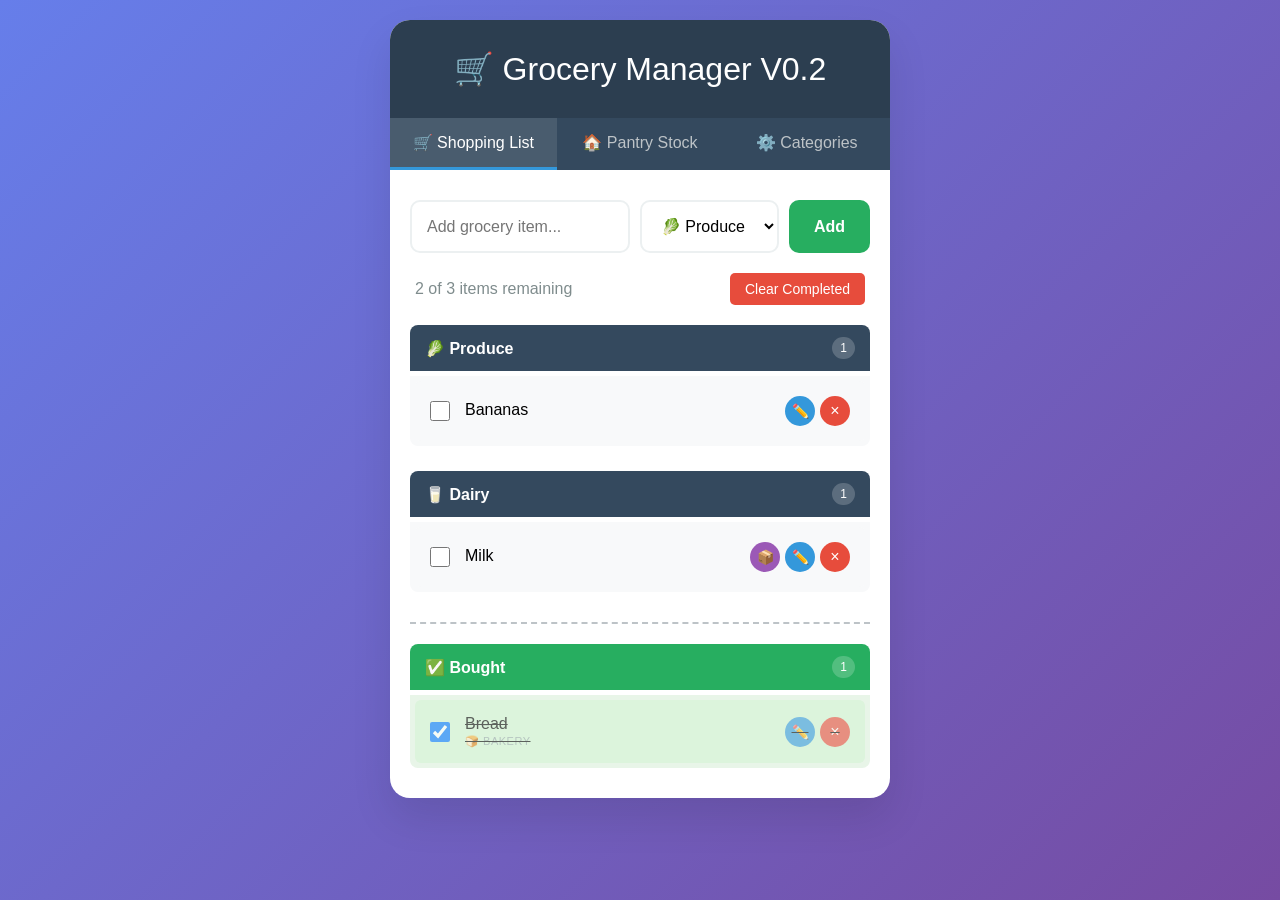
==== docs/index.html @ b4cae04d "Update index.html" ====
<!DOCTYPE html>
<html lang="en">
<head>
    <meta charset="UTF-8">
    <meta name="viewport" content="width=device-width, initial-scale=1.0">
    <meta name="apple-mobile-web-app-capable" content="yes">
    <meta name="apple-mobile-web-app-status-bar-style" content="default">
    <meta name="apple-mobile-web-app-title" content="Grocery List">
    <link rel="apple-touch-icon" href="icon-192.png">
    <link rel="manifest" href="manifest.json">
    <title>Grocery List MVP</title>
    <link rel="stylesheet" href="styles.css">
</head>
<body>
    <div class="container">
        <header>
            <h1>🛒 Grocery Manager V0.2</h1>
        </header>
        
        <nav class="tab-navigation">
            <button class="tab-button active" data-tab="shopping">🛒 Shopping List</button>
            <button class="tab-button" data-tab="pantry">🏠 Pantry Stock</button>
            <button class="tab-button" data-tab="categories">⚙️ Categories</button>
        </nav>
        
        <main>
            <!-- Shopping List Tab -->
            <div class="tab-content active" id="shopping-tab">
                <div class="add-item-section">
                    <input type="text" id="itemInput" placeholder="Add grocery item..." maxlength="100">
                    <select id="categorySelect">
                        <option value="produce">🥬 Produce</option>
                        <option value="dairy">🥛 Dairy</option>
                        <option value="meat">🥩 Meat</option>
                        <option value="pantry">🥫 Pantry</option>
                        <option value="frozen">🧊 Frozen</option>
                        <option value="bakery">🍞 Bakery</option>
                        <option value="other">📦 Other</option>
                    </select>
                    <button id="addBtn">Add</button>
                </div>
                
                <div class="list-stats">
                    <span id="itemCount">0 items</span>
                    <button id="clearCompleted">Clear Completed</button>
                </div>
                
                <div class="grocery-list" id="groceryList">
                    <!-- Shopping items will be dynamically added here -->
                </div>
            </div>

            <!-- Pantry Stock Tab -->
            <div class="tab-content" id="pantry-tab">
                <div class="add-standard-item-section">
                    <input type="text" id="standardItemInput" placeholder="Add standard grocery item..." maxlength="100">
                    <select id="standardCategorySelect">
                        <option value="produce">🥬 Produce</option>
                        <option value="dairy">🥛 Dairy</option>
                        <option value="meat">🥩 Meat</option>
                        <option value="pantry">🥫 Pantry</option>
                        <option value="frozen">🧊 Frozen</option>
                        <option value="bakery">🍞 Bakery</option>
                        <option value="other">📦 Other</option>
                    </select>
                    <button id="addStandardBtn">Add to Pantry</button>
                </div>
                
                <div class="pantry-actions">
                    <button id="addAllUnstocked">Add All Out-of-Stock to Shopping List</button>
                </div>
                
                <div class="standard-list" id="standardList">
                    <!-- Standard items will be dynamically added here -->
                </div>
            </div>

            <!-- Categories Management Tab -->
            <div class="tab-content" id="categories-tab">
                <div class="add-category-section">
                    <input type="text" id="categoryInput" placeholder="Add new category..." maxlength="50">
                    <input type="text" id="categoryEmojiInput" placeholder="🏷️" maxlength="10">
                    <button id="addCategoryBtn">Add Category</button>
                </div>
                
                <div class="category-help">
                    <p><strong>Shop Order:</strong> Drag categories to match your store's layout for optimal shopping flow.</p>
                </div>

                <div class="sync-section">
                    <h3>📱 Device Sync</h3>
                    <div class="sync-actions">
                        <button id="exportDataBtn" class="sync-btn">📤 Export to "grocery-data.json"</button>
                        <button id="importDataBtn" class="sync-btn secondary">📥 Import from "grocery-data.json"</button>
                        <input type="file" id="importFileInput" accept=".json" style="display: none;">
                    </div>
                    <div class="sync-info">
                        <p><small>Export on one device, then import on another to sync your grocery lists and pantry.</small></p>
                    </div>
                </div>

                
                <div class="categories-list" id="categoriesList">
                    <!-- Categories will be dynamically added here -->
                </div>
            </div>
        </main>
    </div>

    <!-- Change Category Modal -->
    <div id="changeCategoryModal" class="modal">
        <div class="modal-content">
            <div class="modal-header">
                <span class="modal-title">Change Category</span>
                <button class="close-modal">&times;</button>
            </div>
            <div class="modal-body">
                <label for="newCategorySelect">Select new category for "<span id="itemNameSpan"></span>":</label>
                <select id="newCategorySelect">
                    <!-- Options will be populated dynamically -->
                </select>
            </div>
            <div class="modal-actions">
                <button class="modal-btn secondary" id="cancelChangeCategory">Cancel</button>
                <button class="modal-btn primary" id="confirmChangeCategory">Change Category</button>
            </div>
        </div>
    </div>
    
    <script src="app.js"></script>
</body>
</html>
---- docs/styles.css ----
* {
    margin: 0;
    padding: 0;
    box-sizing: border-box;
}

body {
    font-family: -apple-system, BlinkMacSystemFont, 'Segoe UI', Roboto, sans-serif;
    background: linear-gradient(135deg, #667eea 0%, #764ba2 100%);
    min-height: 100vh;
    padding: 20px;
}

.container {
    max-width: 500px;
    margin: 0 auto;
    background: white;
    border-radius: 20px;
    box-shadow: 0 20px 40px rgba(0,0,0,0.1);
    overflow: hidden;
}

header {
    background: #2c3e50;
    color: white;
    padding: 30px 20px;
    text-align: center;
}

header h1 {
    font-size: 2em;
    font-weight: 300;
}

/* Tab Navigation */
.tab-navigation {
    display: flex;
    background: #34495e;
    border-radius: 0;
}

.tab-button {
    flex: 1;
    padding: 15px 20px;
    background: transparent;
    color: #bdc3c7;
    border: none;
    font-size: 16px;
    font-weight: 500;
    cursor: pointer;
    transition: all 0.3s;
    border-bottom: 3px solid transparent;
}

.tab-button:hover {
    background: rgba(255,255,255,0.1);
    color: white;
}

.tab-button.active {
    color: white;
    background: rgba(255,255,255,0.1);
    border-bottom-color: #3498db;
}

/* Tab Content */
.tab-content {
    display: none;
}

.tab-content.active {
    display: block;
}

main {
    padding: 30px 20px;
}

.add-item-section, .add-standard-item-section, .add-category-section {
    display: flex;
    gap: 10px;
    margin-bottom: 20px;
    flex-wrap: wrap;
}

#itemInput, #standardItemInput, #categoryInput {
    flex: 1;
    min-width: 200px;
    padding: 15px;
    border: 2px solid #ecf0f1;
    border-radius: 10px;
    font-size: 16px;
    outline: none;
    transition: border-color 0.3s;
}

#categoryEmojiInput {
    width: 60px;
    padding: 15px;
    border: 2px solid #ecf0f1;
    border-radius: 10px;
    font-size: 16px;
    outline: none;
    transition: border-color 0.3s;
    text-align: center;
}

#itemInput:focus, #standardItemInput:focus, #categoryInput:focus, #categoryEmojiInput:focus {
    border-color: #3498db;
}

#categorySelect, #standardCategorySelect {
    padding: 15px;
    border: 2px solid #ecf0f1;
    border-radius: 10px;
    font-size: 16px;
    background: white;
    outline: none;
    min-width: 120px;
}

#addBtn, #addStandardBtn, #addCategoryBtn {
    padding: 15px 25px;
    background: #27ae60;
    color: white;
    border: none;
    border-radius: 10px;
    font-size: 16px;
    font-weight: 600;
    cursor: pointer;
    transition: background 0.3s;
}

#addBtn:hover, #addStandardBtn:hover, #addCategoryBtn:hover {
    background: #2ecc71;
}

#addBtn:active, #addStandardBtn:active, #addCategoryBtn:active {
    transform: translateY(1px);
}

.list-stats {
    display: flex;
    justify-content: space-between;
    align-items: center;
    margin-bottom: 20px;
    padding: 0 5px;
}

#itemCount {
    color: #7f8c8d;
    font-weight: 500;
}

#clearCompleted {
    background: #e74c3c;
    color: white;
    border: none;
    padding: 8px 15px;
    border-radius: 5px;
    font-size: 14px;
    cursor: pointer;
    transition: background 0.3s;
}

#clearCompleted:hover {
    background: #c0392b;
}

.grocery-list, .standard-list, .categories-list {
    max-height: 500px;
    overflow-y: auto;
}

/* Category Management */
.category-help {
    background: #e3f2fd;
    padding: 15px;
    border-radius: 8px;
    margin-bottom: 20px;
    border-left: 4px solid #2196f3;
}

.category-help p {
    margin: 0;
    color: #1976d2;
    font-size: 14px;
}

/* Device Sync Section */
.sync-section {
    background: #fff3cd;
    padding: 20px;
    border-radius: 12px;
    margin-bottom: 25px;
    border-left: 4px solid #ffc107;
}

.sync-section h3 {
    margin: 0 0 15px 0;
    color: #856404;
    font-size: 18px;
}

.sync-actions {
    display: flex;
    gap: 10px;
    margin-bottom: 15px;
    flex-wrap: wrap;
}

.sync-btn {
    padding: 12px 16px;
    border: none;
    border-radius: 8px;
    font-size: 14px;
    font-weight: 600;
    cursor: pointer;
    transition: background 0.3s;
    background: #28a745;
    color: white;
    flex: 1;
    min-width: 200px;
}

.sync-btn:hover {
    background: #218838;
}

.sync-btn.secondary {
    background: #17a2b8;
}

.sync-btn.secondary:hover {
    background: #138496;
}

.sync-btn:disabled {
    background: #6c757d;
    cursor: not-allowed;
}

.sync-info {
    margin: 0;
}

.sync-info p {
    margin: 0;
    color: #856404;
    font-size: 13px;
}


.category-item {
    display: flex;
    align-items: center;
    padding: 15px;
    margin-bottom: 10px;
    background: #f8f9fa;
    border-radius: 10px;
    transition: all 0.3s;
    border-left: 4px solid #3498db;
    cursor: grab;
}

.category-item:active {
    cursor: grabbing;
}

.category-item.dragging {
    opacity: 0.5;
    transform: rotate(5deg);
}

.category-drag-handle {
    margin-right: 15px;
    font-size: 18px;
    color: #95a5a6;
    cursor: grab;
}

.category-drag-handle:active {
    cursor: grabbing;
}

.category-info {
    flex: 1;
    display: flex;
    align-items: center;
    gap: 10px;
}

.category-emoji {
    font-size: 20px;
    width: 30px;
    text-align: center;
}

.category-name {
    font-size: 16px;
    font-weight: 500;
}

.category-actions {
    display: flex;
    gap: 5px;
}

.edit-category-btn {
    background: #3498db;
    color: white;
    border: none;
    width: 30px;
    height: 30px;
    border-radius: 50%;
    cursor: pointer;
    font-size: 14px;
    display: flex;
    align-items: center;
    justify-content: center;
    transition: background 0.3s;
}

.edit-category-btn:hover {
    background: #2980b9;
}

.category-item.default {
    opacity: 0.7;
}

.category-item.default .delete-btn {
    opacity: 0.5;
    cursor: not-allowed;
}

/* Edit item category modal */
.modal {
    display: none;
    position: fixed;
    z-index: 1000;
    left: 0;
    top: 0;
    width: 100%;
    height: 100%;
    background-color: rgba(0,0,0,0.5);
}

.modal-content {
    background-color: white;
    margin: 15% auto;
    padding: 30px;
    border-radius: 15px;
    width: 90%;
    max-width: 400px;
    box-shadow: 0 20px 40px rgba(0,0,0,0.3);
}

.modal-header {
    display: flex;
    justify-content: space-between;
    align-items: center;
    margin-bottom: 20px;
}

.modal-title {
    font-size: 18px;
    font-weight: 600;
    color: #2c3e50;
}

.close-modal {
    background: none;
    border: none;
    font-size: 24px;
    cursor: pointer;
    color: #95a5a6;
}

.close-modal:hover {
    color: #e74c3c;
}

.modal-body {
    margin-bottom: 20px;
}

.modal-body label {
    display: block;
    margin-bottom: 5px;
    font-weight: 500;
    color: #2c3e50;
}

.modal-body select {
    width: 100%;
    padding: 12px;
    border: 2px solid #ecf0f1;
    border-radius: 8px;
    font-size: 16px;
    background: white;
}

.modal-actions {
    display: flex;
    gap: 10px;
    justify-content: flex-end;
}

.modal-btn {
    padding: 10px 20px;
    border: none;
    border-radius: 6px;
    font-size: 14px;
    font-weight: 600;
    cursor: pointer;
    transition: background 0.3s;
}

.modal-btn.primary {
    background: #3498db;
    color: white;
}

.modal-btn.primary:hover {
    background: #2980b9;
}

.modal-btn.secondary {
    background: #95a5a6;
    color: white;
}

.modal-btn.secondary:hover {
    background: #7f8c8d;
}

/* Pantry Actions */
.pantry-actions {
    margin-bottom: 20px;
    text-align: center;
}

#addAllUnstocked {
    padding: 12px 20px;
    background: #3498db;
    color: white;
    border: none;
    border-radius: 8px;
    font-size: 14px;
    font-weight: 600;
    cursor: pointer;
    transition: background 0.3s;
}

#addAllUnstocked:hover {
    background: #2980b9;
}

/* Stock Status Styling */
.stock-item {
    display: flex;
    align-items: center;
    padding: 15px;
    margin-bottom: 10px;
    background: #f8f9fa;
    border-radius: 10px;
    transition: all 0.3s;
    border-left: 4px solid #3498db;
}

.stock-item.out-of-stock {
    border-left-color: #e74c3c;
    background: #fdf2f2;
}

.stock-item:hover {
    transform: translateX(5px);
    box-shadow: 0 5px 15px rgba(0,0,0,0.1);
}

.stock-checkbox {
    margin-right: 15px;
    width: 20px;
    height: 20px;
    cursor: pointer;
}

.stock-content {
    flex: 1;
    display: flex;
    flex-direction: column;
}

.stock-name {
    font-size: 16px;
    font-weight: 500;
    margin-bottom: 2px;
}

.stock-status {
    font-size: 12px;
    font-weight: 600;
    text-transform: uppercase;
    letter-spacing: 0.5px;
}

.stock-status.in-stock {
    color: #27ae60;
}

.stock-status.out-of-stock {
    color: #e74c3c;
}

.stock-actions {
    display: flex;
    gap: 5px;
}

.add-to-list-btn {
    background: #f39c12;
    color: white;
    border: none;
    width: 30px;
    height: 30px;
    border-radius: 50%;
    cursor: pointer;
    font-size: 14px;
    display: flex;
    align-items: center;
    justify-content: center;
    transition: background 0.3s;
}

.add-to-list-btn:hover {
    background: #e67e22;
}

.add-to-list-btn:disabled {
    background: #bdc3c7;
    cursor: not-allowed;
}

.grocery-item {
    display: flex;
    align-items: center;
    padding: 15px;
    margin-bottom: 10px;
    background: #f8f9fa;
    border-radius: 10px;
    transition: all 0.3s;
    border-left: 4px solid #3498db;
}

.grocery-item.completed {
    opacity: 0.6;
    text-decoration: line-through;
    border-left-color: #95a5a6;
}

.grocery-item:hover {
    transform: translateX(5px);
    box-shadow: 0 5px 15px rgba(0,0,0,0.1);
}

.item-checkbox {
    margin-right: 15px;
    width: 20px;
    height: 20px;
    cursor: pointer;
}

.item-content {
    flex: 1;
    display: flex;
    flex-direction: column;
}

.item-name {
    font-size: 16px;
    font-weight: 500;
    margin-bottom: 2px;
}

.item-category {
    font-size: 12px;
    color: #7f8c8d;
    text-transform: uppercase;
    letter-spacing: 0.5px;
}

.item-category-small {
    font-size: 11px;
    color: #95a5a6;
    text-transform: uppercase;
    letter-spacing: 0.5px;
}

.item-actions {
    display: flex;
    gap: 5px;
}

.delete-btn, .stock-btn {
    color: white;
    border: none;
    width: 30px;
    height: 30px;
    border-radius: 50%;
    cursor: pointer;
    font-size: 14px;
    display: flex;
    align-items: center;
    justify-content: center;
    transition: background 0.3s;
}

.delete-btn {
    background: #e74c3c;
    font-size: 16px;
}

.delete-btn:hover {
    background: #c0392b;
}

.stock-btn {
    background: #9b59b6;
}

.stock-btn:hover {
    background: #8e44ad;
}

.category-produce { border-left-color: #27ae60; }
.category-dairy { border-left-color: #f39c12; }
.category-meat { border-left-color: #e74c3c; }
.category-pantry { border-left-color: #8e44ad; }
.category-frozen { border-left-color: #3498db; }
.category-bakery { border-left-color: #d35400; }
.category-other { border-left-color: #95a5a6; }

.empty-state {
    text-align: center;
    padding: 40px 20px;
    color: #7f8c8d;
}

.empty-state .emoji {
    font-size: 4em;
    margin-bottom: 15px;
    display: block;
}

/* Category Sections */
.category-section {
    margin-bottom: 25px;
}

.category-header {
    display: flex;
    justify-content: space-between;
    align-items: center;
    padding: 12px 15px;
    background: #34495e;
    color: white;
    border-radius: 8px 8px 0 0;
    font-weight: 600;
    margin-bottom: 5px;
}

.category-title {
    font-size: 16px;
}

.category-count {
    background: rgba(255,255,255,0.2);
    padding: 4px 8px;
    border-radius: 12px;
    font-size: 12px;
    font-weight: 500;
}

.category-items {
    background: #f8f9fa;
    border-radius: 0 0 8px 8px;
    padding: 5px;
}

.category-items .grocery-item {
    margin-bottom: 5px;
    border-left: none;
    border-radius: 6px;
}

.category-items .grocery-item:last-child {
    margin-bottom: 0;
}

/* Bought Section */
.bought-section {
    margin-top: 30px;
    padding-top: 20px;
    border-top: 2px dashed #bdc3c7;
}

.bought-header {
    display: flex;
    justify-content: space-between;
    align-items: center;
    padding: 12px 15px;
    background: #27ae60;
    color: white;
    border-radius: 8px 8px 0 0;
    font-weight: 600;
    margin-bottom: 5px;
}

.bought-title {
    font-size: 16px;
}

.bought-count {
    background: rgba(255,255,255,0.2);
    padding: 4px 8px;
    border-radius: 12px;
    font-size: 12px;
    font-weight: 500;
}

.bought-items {
    background: #e8f5e8;
    border-radius: 0 0 8px 8px;
    padding: 5px;
}

.bought-items .grocery-item {
    margin-bottom: 5px;
    border-left: none;
    border-radius: 6px;
    background: #d5f4d5;
}

.bought-items .grocery-item:last-child {
    margin-bottom: 0;
}

/* Mobile responsive */
@media (max-width: 480px) {
    body {
        padding: 10px;
    }
    
    .container {
        border-radius: 15px;
    }
    
    header {
        padding: 20px 15px;
    }
    
    header h1 {
        font-size: 1.5em;
    }
    
    main {
        padding: 20px 15px;
    }
    
    .add-item-section {
        flex-direction: column;
    }
    
    #itemInput, #categorySelect, #addBtn {
        width: 100%;
    }
    
    .list-stats {
        flex-direction: column;
        gap: 10px;
        align-items: stretch;
    }
}
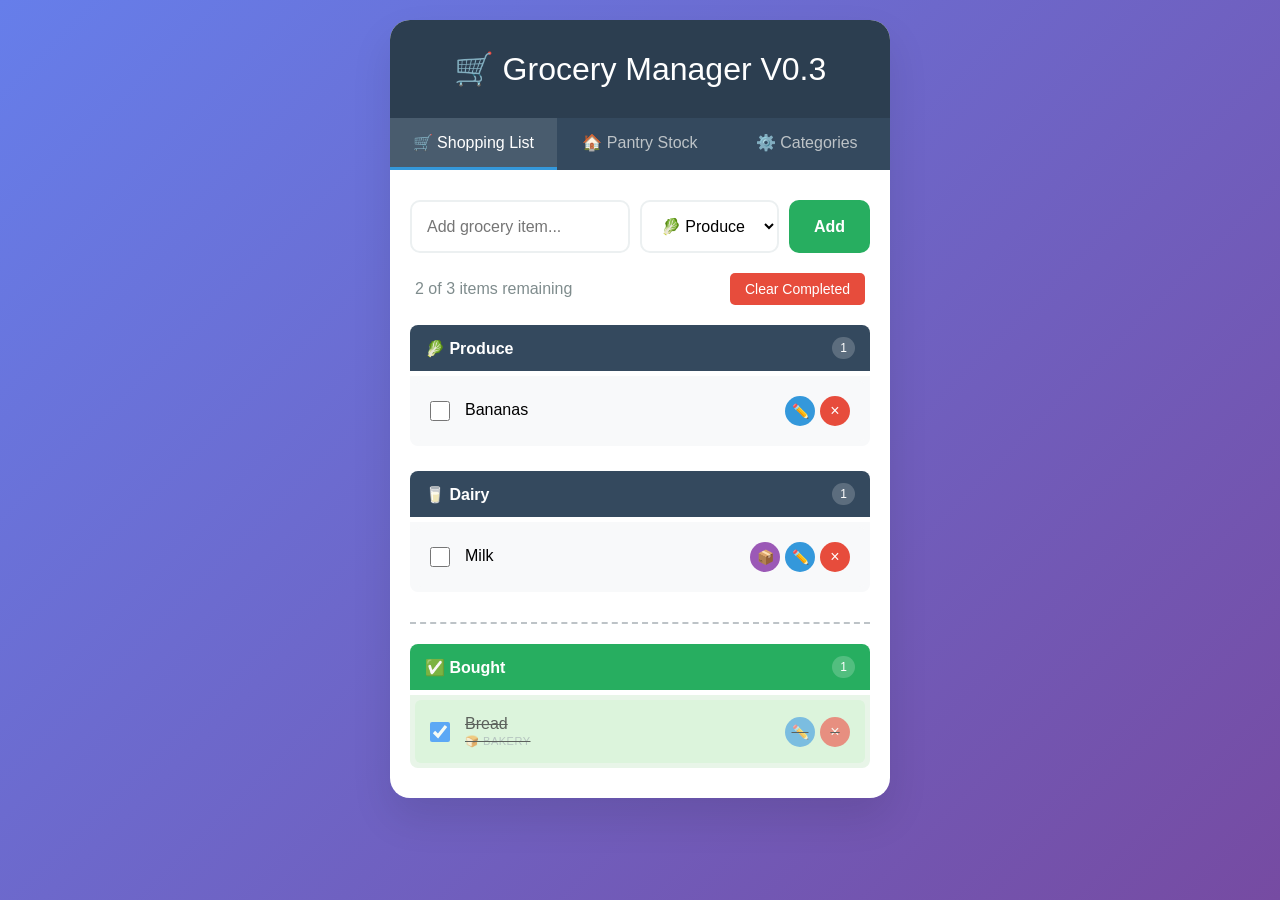
==== commit 886a7956: "Update index.html" ====
--- a/docs/index.html
+++ b/docs/index.html
@@ -14,7 +14,7 @@
 <body>
     <div class="container">
         <header>
-            <h1>🛒 Grocery Manager V0.2</h1>
+            <h1>🛒 Grocery Manager V0.3</h1>
         </header>
         
         <nav class="tab-navigation">
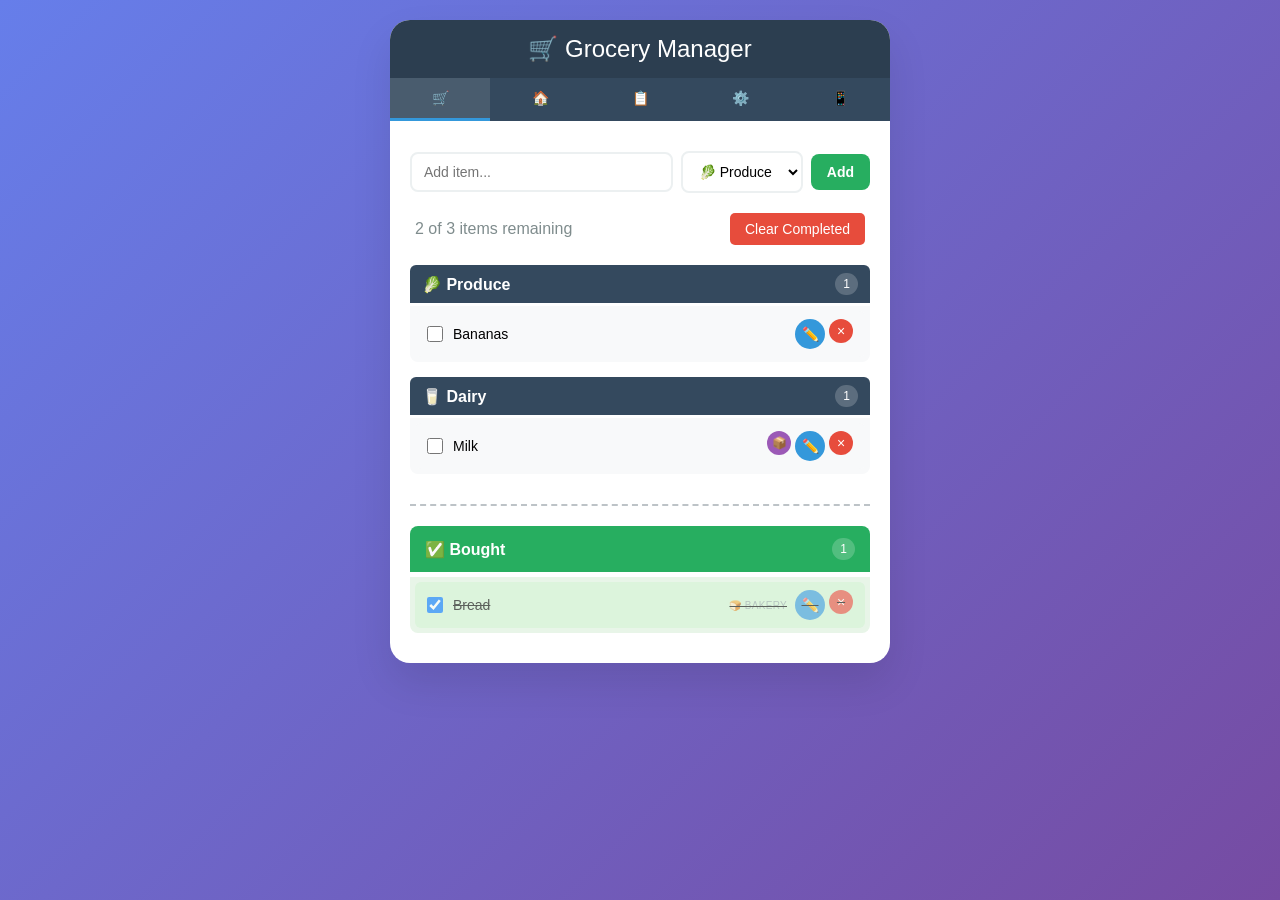
==== commit cebebf51: "Add files via upload" ====
--- a/docs/index.html
+++ b/docs/index.html
@@ -14,20 +14,22 @@
 <body>
     <div class="container">
         <header>
-            <h1>🛒 Grocery Manager V0.3</h1>
+            <h1>🛒 Grocery Manager</h1>
         </header>
         
         <nav class="tab-navigation">
-            <button class="tab-button active" data-tab="shopping">🛒 Shopping List</button>
-            <button class="tab-button" data-tab="pantry">🏠 Pantry Stock</button>
-            <button class="tab-button" data-tab="categories">⚙️ Categories</button>
+            <button class="tab-button active" data-tab="shopping" title="Shopping">🛒</button>
+            <button class="tab-button" data-tab="pantry" title="Pantry">🏠</button>
+            <button class="tab-button" data-tab="products" title="Products">📋</button>
+            <button class="tab-button" data-tab="categories" title="Categories">⚙️</button>
+            <button class="tab-button" data-tab="sync" title="Sync">📱</button>
         </nav>
         
         <main>
             <!-- Shopping List Tab -->
             <div class="tab-content active" id="shopping-tab">
                 <div class="add-item-section">
-                    <input type="text" id="itemInput" placeholder="Add grocery item..." maxlength="100">
+                    <input type="text" id="itemInput" placeholder="Add item..." maxlength="100">
                     <select id="categorySelect">
                         <option value="produce">🥬 Produce</option>
                         <option value="dairy">🥛 Dairy</option>
@@ -53,7 +55,7 @@
             <!-- Pantry Stock Tab -->
             <div class="tab-content" id="pantry-tab">
                 <div class="add-standard-item-section">
-                    <input type="text" id="standardItemInput" placeholder="Add standard grocery item..." maxlength="100">
+                    <input type="text" id="standardItemInput" placeholder="Add item..." maxlength="100">
                     <select id="standardCategorySelect">
                         <option value="produce">🥬 Produce</option>
                         <option value="dairy">🥛 Dairy</option>
@@ -63,15 +65,40 @@
                         <option value="bakery">🍞 Bakery</option>
                         <option value="other">📦 Other</option>
                     </select>
-                    <button id="addStandardBtn">Add to Pantry</button>
+                    <button id="addStandardBtn">Add</button>
                 </div>
                 
                 <div class="pantry-actions">
-                    <button id="addAllUnstocked">Add All Out-of-Stock to Shopping List</button>
+                    <button id="addAllUnstocked">Add Out-of-Stock to List</button>
                 </div>
                 
                 <div class="standard-list" id="standardList">
                     <!-- Standard items will be dynamically added here -->
+                </div>
+            </div>
+
+            <!-- Products Tab -->
+            <div class="tab-content" id="products-tab">
+                <div class="products-search-section">
+                    <input type="text" id="productSearchInput" placeholder="Search products..." maxlength="100">
+                    <button id="clearSearchBtn">Clear</button>
+                </div>
+                
+                <div class="add-product-section">
+                    <input type="text" id="productInput" placeholder="Add new product..." maxlength="100">
+                    <select id="productCategorySelect">
+                        <!-- Options populated dynamically -->
+                    </select>
+                    <button id="addProductBtn">Add</button>
+                </div>
+                
+                <div class="products-stats">
+                    <span id="productCount">0 products</span>
+                    <span id="filteredCount" style="display: none;">0 shown</span>
+                </div>
+                
+                <div class="products-list" id="productsList">
+                    <!-- Products will be dynamically added here -->
                 </div>
             </div>
 
@@ -86,7 +113,14 @@
                 <div class="category-help">
                     <p><strong>Shop Order:</strong> Drag categories to match your store's layout for optimal shopping flow.</p>
                 </div>
-
+                
+                <div class="categories-list" id="categoriesList">
+                    <!-- Categories will be dynamically added here -->
+                </div>
+            </div>
+
+            <!-- Sync Tab -->
+            <div class="tab-content" id="sync-tab">
                 <div class="sync-section">
                     <h3>📱 Device Sync</h3>
                     <div class="sync-actions">
@@ -98,11 +132,6 @@
                         <p><small>Export on one device, then import on another to sync your grocery lists and pantry.</small></p>
                     </div>
                 </div>
-
-                
-                <div class="categories-list" id="categoriesList">
-                    <!-- Categories will be dynamically added here -->
-                </div>
             </div>
         </main>
     </div>
@@ -126,7 +155,56 @@
             </div>
         </div>
     </div>
+
+    <!-- Product Edit Modal -->
+    <div id="productEditModal" class="modal">
+        <div class="modal-content">
+            <div class="modal-header">
+                <span class="modal-title">Edit Product</span>
+                <button class="close-modal" id="closeProductModal">&times;</button>
+            </div>
+            <div class="modal-body">
+                <div class="modal-field">
+                    <label for="editProductName">Product Name:</label>
+                    <input type="text" id="editProductName" maxlength="100">
+                </div>
+                
+                <div class="modal-field">
+                    <label for="editProductCategory">Category:</label>
+                    <select id="editProductCategory">
+                        <!-- Options populated dynamically -->
+                    </select>
+                </div>
+
+                <div class="modal-field">
+                    <label>Status Options:</label>
+                    <div class="status-checkboxes">
+                        <label class="status-checkbox-label">
+                            <input type="checkbox" id="editInShopping">
+                            <span>🛒 Shopping List</span>
+                        </label>
+                        <label class="status-checkbox-label">
+                            <input type="checkbox" id="editInPantry">
+                            <span>🏠 Pantry</span>
+                        </label>
+                        <label class="status-checkbox-label">
+                            <input type="checkbox" id="editInStock">
+                            <span>✅ In Stock</span>
+                        </label>
+                        <label class="status-checkbox-label">
+                            <input type="checkbox" id="editInSeason">
+                            <span>🌱 In Season</span>
+                        </label>
+                    </div>
+                </div>
+            </div>
+            <div class="modal-actions">
+                <button class="modal-btn secondary" id="cancelProductEdit">Cancel</button>
+                <button class="modal-btn primary" id="confirmProductEdit">Save Changes</button>
+            </div>
+        </div>
+    </div>
     
     <script src="app.js"></script>
 </body>
-</html>
+</html>
--- a/docs/styles.css
+++ b/docs/styles.css
@@ -23,12 +23,12 @@
 header {
     background: #2c3e50;
     color: white;
-    padding: 30px 20px;
+    padding: 15px 20px;
     text-align: center;
 }
 
 header h1 {
-    font-size: 2em;
+    font-size: 1.5em;
     font-weight: 300;
 }
 
@@ -41,11 +41,11 @@
 
 .tab-button {
     flex: 1;
-    padding: 15px 20px;
+    padding: 12px 16px;
     background: transparent;
     color: #bdc3c7;
     border: none;
-    font-size: 16px;
+    font-size: 14px;
     font-weight: 500;
     cursor: pointer;
     transition: all 0.3s;
@@ -76,62 +76,84 @@
     padding: 30px 20px;
 }
 
-.add-item-section, .add-standard-item-section, .add-category-section {
-    display: flex;
-    gap: 10px;
+.add-item-section, .add-standard-item-section, .add-category-section, .add-product-section {
+    display: flex;
+    gap: 8px;
     margin-bottom: 20px;
-    flex-wrap: wrap;
-}
-
-#itemInput, #standardItemInput, #categoryInput {
+    flex-wrap: nowrap;
+    align-items: center;
+}
+
+#itemInput, #standardItemInput, #categoryInput, #productInput, #productSearchInput {
     flex: 1;
-    min-width: 200px;
-    padding: 15px;
+    min-width: 120px;
+    padding: 10px 12px;
     border: 2px solid #ecf0f1;
-    border-radius: 10px;
-    font-size: 16px;
+    border-radius: 8px;
+    font-size: 14px;
     outline: none;
     transition: border-color 0.3s;
 }
 
 #categoryEmojiInput {
-    width: 60px;
-    padding: 15px;
+    width: 50px;
+    padding: 10px 8px;
     border: 2px solid #ecf0f1;
-    border-radius: 10px;
-    font-size: 16px;
+    border-radius: 8px;
+    font-size: 14px;
     outline: none;
     transition: border-color 0.3s;
     text-align: center;
 }
 
-#itemInput:focus, #standardItemInput:focus, #categoryInput:focus, #categoryEmojiInput:focus {
+#itemInput:focus, #standardItemInput:focus, #categoryInput:focus, #categoryEmojiInput:focus, #productInput:focus, #productSearchInput:focus {
     border-color: #3498db;
 }
 
-#categorySelect, #standardCategorySelect {
-    padding: 15px;
+#categorySelect, #standardCategorySelect, #productCategorySelect {
+    padding: 10px 12px;
     border: 2px solid #ecf0f1;
-    border-radius: 10px;
-    font-size: 16px;
+    border-radius: 8px;
+    font-size: 14px;
     background: white;
     outline: none;
-    min-width: 120px;
-}
-
-#addBtn, #addStandardBtn, #addCategoryBtn {
-    padding: 15px 25px;
+    min-width: 100px;
+    flex-shrink: 0;
+}
+
+#addBtn, #addStandardBtn, #addCategoryBtn, #addProductBtn {
+    padding: 10px 16px;
     background: #27ae60;
     color: white;
     border: none;
-    border-radius: 10px;
-    font-size: 16px;
+    border-radius: 8px;
+    font-size: 14px;
     font-weight: 600;
     cursor: pointer;
     transition: background 0.3s;
-}
-
-#addBtn:hover, #addStandardBtn:hover, #addCategoryBtn:hover {
+    flex-shrink: 0;
+    white-space: nowrap;
+}
+
+#clearSearchBtn {
+    padding: 10px 16px;
+    background: #95a5a6;
+    color: white;
+    border: none;
+    border-radius: 8px;
+    font-size: 14px;
+    font-weight: 600;
+    cursor: pointer;
+    transition: background 0.3s;
+    flex-shrink: 0;
+    white-space: nowrap;
+}
+
+#clearSearchBtn:hover {
+    background: #7f8c8d;
+}
+
+#addBtn:hover, #addStandardBtn:hover, #addCategoryBtn:hover, #addProductBtn:hover {
     background: #2ecc71;
 }
 
@@ -325,14 +347,6 @@
     background: #2980b9;
 }
 
-.category-item.default {
-    opacity: 0.7;
-}
-
-.category-item.default .delete-btn {
-    opacity: 0.5;
-    cursor: not-allowed;
-}
 
 /* Edit item category modal */
 .modal {
@@ -348,12 +362,15 @@
 
 .modal-content {
     background-color: white;
-    margin: 15% auto;
-    padding: 30px;
+    margin: 5% auto;
+    padding: 20px;
     border-radius: 15px;
     width: 90%;
     max-width: 400px;
+    max-height: 80vh;
+    overflow-y: auto;
     box-shadow: 0 20px 40px rgba(0,0,0,0.3);
+    position: relative;
 }
 
 .modal-header {
@@ -435,22 +452,93 @@
     background: #7f8c8d;
 }
 
+/* Product Edit Modal */
+.modal-field {
+    margin-bottom: 15px;
+}
+
+.modal-field label {
+    display: block;
+    margin-bottom: 8px;
+    font-weight: 600;
+    color: #2c3e50;
+    font-size: 14px;
+}
+
+.modal-field input[type="text"],
+.modal-field select {
+    width: 100%;
+    padding: 12px;
+    border: 2px solid #ecf0f1;
+    border-radius: 8px;
+    font-size: 16px;
+    background: white;
+    outline: none;
+    transition: border-color 0.3s;
+}
+
+.modal-field input[type="text"]:focus,
+.modal-field select:focus {
+    border-color: #3498db;
+}
+
+.status-checkboxes {
+    display: flex;
+    flex-direction: column;
+    gap: 8px;
+    padding: 12px;
+    background: #f8f9fa;
+    border-radius: 8px;
+    border: 1px solid #ecf0f1;
+}
+
+.status-checkbox-label {
+    display: flex;
+    align-items: center;
+    cursor: pointer;
+    font-size: 14px;
+    font-weight: 500;
+    gap: 10px;
+    padding: 6px;
+    border-radius: 6px;
+    transition: background-color 0.2s;
+}
+
+.status-checkbox-label:hover {
+    background-color: rgba(52, 152, 219, 0.1);
+}
+
+.status-checkbox-label input[type="checkbox"] {
+    width: 18px;
+    height: 18px;
+    cursor: pointer;
+    margin: 0;
+}
+
+.status-checkbox-label span {
+    flex: 1;
+    color: #2c3e50;
+}
+
 /* Pantry Actions */
 .pantry-actions {
     margin-bottom: 20px;
-    text-align: center;
+    display: flex;
+    gap: 10px;
+    align-items: center;
 }
 
 #addAllUnstocked {
-    padding: 12px 20px;
+    padding: 10px 16px;
     background: #3498db;
     color: white;
     border: none;
     border-radius: 8px;
-    font-size: 14px;
+    font-size: 13px;
     font-weight: 600;
     cursor: pointer;
     transition: background 0.3s;
+    flex: 1;
 }
 
 #addAllUnstocked:hover {
@@ -461,12 +549,13 @@
 .stock-item {
     display: flex;
     align-items: center;
-    padding: 15px;
-    margin-bottom: 10px;
+    padding: 8px 12px;
+    margin-bottom: 4px;
     background: #f8f9fa;
-    border-radius: 10px;
-    transition: all 0.3s;
-    border-left: 4px solid #3498db;
+    border-radius: 6px;
+    transition: all 0.2s;
+    border-left: 3px solid #3498db;
+    min-height: 36px;
 }
 
 .stock-item.out-of-stock {
@@ -474,35 +563,58 @@
     background: #fdf2f2;
 }
 
+.stock-item.out-of-season {
+    border-left-color: #95a5a6;
+    background: #f8f9fa;
+    opacity: 0.7;
+}
+
 .stock-item:hover {
-    transform: translateX(5px);
-    box-shadow: 0 5px 15px rgba(0,0,0,0.1);
+    transform: translateX(3px);
+    box-shadow: 0 2px 8px rgba(0,0,0,0.1);
 }
 
 .stock-checkbox {
-    margin-right: 15px;
-    width: 20px;
-    height: 20px;
-    cursor: pointer;
+    margin-right: 10px;
+    width: 16px;
+    height: 16px;
+    cursor: pointer;
+    flex-shrink: 0;
+}
+
+.season-checkbox {
+    margin-right: 8px;
+    width: 16px;
+    height: 16px;
+    cursor: pointer;
+    flex-shrink: 0;
 }
 
 .stock-content {
     flex: 1;
     display: flex;
-    flex-direction: column;
+    align-items: center;
+    justify-content: space-between;
+    min-width: 0;
 }
 
 .stock-name {
-    font-size: 16px;
+    font-size: 14px;
     font-weight: 500;
-    margin-bottom: 2px;
+    flex: 1;
+    white-space: nowrap;
+    overflow: hidden;
+    text-overflow: ellipsis;
+    margin-right: 8px;
 }
 
 .stock-status {
-    font-size: 12px;
+    font-size: 10px;
     font-weight: 600;
     text-transform: uppercase;
-    letter-spacing: 0.5px;
+    letter-spacing: 0.3px;
+    margin-right: 8px;
+    flex-shrink: 0;
 }
 
 .stock-status.in-stock {
@@ -515,22 +627,23 @@
 
 .stock-actions {
     display: flex;
-    gap: 5px;
+    gap: 4px;
+    flex-shrink: 0;
 }
 
 .add-to-list-btn {
     background: #f39c12;
     color: white;
     border: none;
-    width: 30px;
-    height: 30px;
+    width: 24px;
+    height: 24px;
     border-radius: 50%;
     cursor: pointer;
-    font-size: 14px;
+    font-size: 12px;
     display: flex;
     align-items: center;
     justify-content: center;
-    transition: background 0.3s;
+    transition: background 0.2s;
 }
 
 .add-to-list-btn:hover {
@@ -545,12 +658,13 @@
 .grocery-item {
     display: flex;
     align-items: center;
-    padding: 15px;
-    margin-bottom: 10px;
+    padding: 8px 12px;
+    margin-bottom: 4px;
     background: #f8f9fa;
-    border-radius: 10px;
-    transition: all 0.3s;
-    border-left: 4px solid #3498db;
+    border-radius: 6px;
+    transition: all 0.2s;
+    border-left: 3px solid #3498db;
+    min-height: 36px;
 }
 
 .grocery-item.completed {
@@ -560,27 +674,34 @@
 }
 
 .grocery-item:hover {
-    transform: translateX(5px);
-    box-shadow: 0 5px 15px rgba(0,0,0,0.1);
+    transform: translateX(3px);
+    box-shadow: 0 2px 8px rgba(0,0,0,0.1);
 }
 
 .item-checkbox {
-    margin-right: 15px;
-    width: 20px;
-    height: 20px;
-    cursor: pointer;
+    margin-right: 10px;
+    width: 16px;
+    height: 16px;
+    cursor: pointer;
+    flex-shrink: 0;
 }
 
 .item-content {
     flex: 1;
     display: flex;
-    flex-direction: column;
+    align-items: center;
+    justify-content: space-between;
+    min-width: 0;
 }
 
 .item-name {
-    font-size: 16px;
+    font-size: 14px;
     font-weight: 500;
-    margin-bottom: 2px;
+    flex: 1;
+    white-space: nowrap;
+    overflow: hidden;
+    text-overflow: ellipsis;
+    margin-right: 8px;
 }
 
 .item-category {
@@ -591,34 +712,37 @@
 }
 
 .item-category-small {
-    font-size: 11px;
+    font-size: 10px;
     color: #95a5a6;
     text-transform: uppercase;
-    letter-spacing: 0.5px;
+    letter-spacing: 0.3px;
+    margin-right: 8px;
+    flex-shrink: 0;
 }
 
 .item-actions {
     display: flex;
-    gap: 5px;
+    gap: 4px;
+    flex-shrink: 0;
 }
 
 .delete-btn, .stock-btn {
     color: white;
     border: none;
-    width: 30px;
-    height: 30px;
+    width: 24px;
+    height: 24px;
     border-radius: 50%;
     cursor: pointer;
-    font-size: 14px;
+    font-size: 12px;
     display: flex;
     align-items: center;
     justify-content: center;
-    transition: background 0.3s;
+    transition: background 0.2s;
 }
 
 .delete-btn {
     background: #e74c3c;
-    font-size: 16px;
+    font-size: 14px;
 }
 
 .delete-btn:hover {
@@ -655,19 +779,19 @@
 
 /* Category Sections */
 .category-section {
-    margin-bottom: 25px;
+    margin-bottom: 15px;
 }
 
 .category-header {
     display: flex;
     justify-content: space-between;
     align-items: center;
-    padding: 12px 15px;
+    padding: 8px 12px;
     background: #34495e;
     color: white;
-    border-radius: 8px 8px 0 0;
-    font-weight: 600;
-    margin-bottom: 5px;
+    border-radius: 6px 6px 0 0;
+    font-weight: 600;
+    margin-bottom: 3px;
 }
 
 .category-title {
@@ -744,6 +868,194 @@
 
 .bought-items .grocery-item:last-child {
     margin-bottom: 0;
+}
+
+/* Out of Season Section */
+.out-of-season-section {
+    margin-top: 30px;
+    padding-top: 20px;
+    border-top: 2px dashed #bdc3c7;
+}
+
+.out-of-season-header {
+    display: flex;
+    justify-content: space-between;
+    align-items: center;
+    padding: 12px 15px;
+    background: #95a5a6;
+    color: white;
+    border-radius: 8px 8px 0 0;
+    font-weight: 600;
+    margin-bottom: 5px;
+}
+
+.out-of-season-title {
+    font-size: 16px;
+}
+
+.out-of-season-count {
+    background: rgba(255,255,255,0.2);
+    padding: 4px 8px;
+    border-radius: 12px;
+    font-size: 12px;
+    font-weight: 500;
+}
+
+.out-of-season-items {
+    background: #f5f5f5;
+    border-radius: 0 0 8px 8px;
+    padding: 5px;
+}
+
+.out-of-season-items .stock-item {
+    margin-bottom: 5px;
+    border-left: none;
+    border-radius: 6px;
+    background: #eeeeee;
+}
+
+.out-of-season-items .stock-item:last-child {
+    margin-bottom: 0;
+}
+
+/* Products Section */
+.products-search-section {
+    display: flex;
+    gap: 8px;
+    margin-bottom: 15px;
+    align-items: center;
+}
+
+.products-stats {
+    display: flex;
+    justify-content: space-between;
+    align-items: center;
+    margin-bottom: 20px;
+    padding: 0 5px;
+    font-size: 14px;
+    color: #7f8c8d;
+}
+
+.products-list {
+    max-height: 500px;
+    overflow-y: auto;
+}
+
+.product-item {
+    display: flex;
+    align-items: center;
+    padding: 8px 12px;
+    margin-bottom: 4px;
+    background: #f8f9fa;
+    border-radius: 6px;
+    transition: all 0.2s;
+    border-left: 3px solid #3498db;
+    min-height: 36px;
+}
+
+.product-item.in-shopping {
+    border-left-color: #e67e22;
+    background: #fef9e7;
+}
+
+.product-item.in-pantry {
+    border-left-color: #27ae60;
+    background: #eafaf1;
+}
+
+.product-item:hover {
+    transform: translateX(3px);
+    box-shadow: 0 2px 8px rgba(0,0,0,0.1);
+}
+
+.product-checkboxes {
+    display: flex;
+    flex-direction: column;
+    gap: 2px;
+    margin-right: 8px;
+    flex-shrink: 0;
+}
+
+.product-checkbox-label {
+    display: flex;
+    align-items: center;
+    cursor: pointer;
+    font-size: 10px;
+    gap: 2px;
+}
+
+.product-checkbox {
+    width: 12px;
+    height: 12px;
+    cursor: pointer;
+}
+
+.checkbox-text {
+    font-size: 12px;
+    line-height: 1;
+}
+
+.product-content {
+    flex: 1;
+    display: flex;
+    flex-direction: column;
+    min-width: 0;
+}
+
+.product-name {
+    font-size: 14px;
+    font-weight: 500;
+    margin-bottom: 2px;
+    white-space: nowrap;
+    overflow: hidden;
+    text-overflow: ellipsis;
+}
+
+.product-status {
+    font-size: 10px;
+    color: #7f8c8d;
+    text-transform: uppercase;
+    letter-spacing: 0.3px;
+}
+
+.product-status .status-nostock {
+    color: #e74c3c;
+    font-weight: 600;
+}
+
+.product-status .status-notseason {
+    color: #95a5a6;
+    font-weight: 600;
+}
+
+.product-actions {
+    display: flex;
+    gap: 4px;
+    flex-shrink: 0;
+}
+
+.add-to-shopping-btn {
+    background: #e67e22;
+    color: white;
+    border: none;
+    width: 24px;
+    height: 24px;
+    border-radius: 50%;
+    cursor: pointer;
+    font-size: 12px;
+    display: flex;
+    align-items: center;
+    justify-content: center;
+    transition: background 0.2s;
+}
+
+.add-to-shopping-btn:hover {
+    background: #d35400;
+}
+
+.add-to-shopping-btn:disabled {
+    background: #bdc3c7;
+    cursor: not-allowed;
 }
 
 /* Mobile responsive */
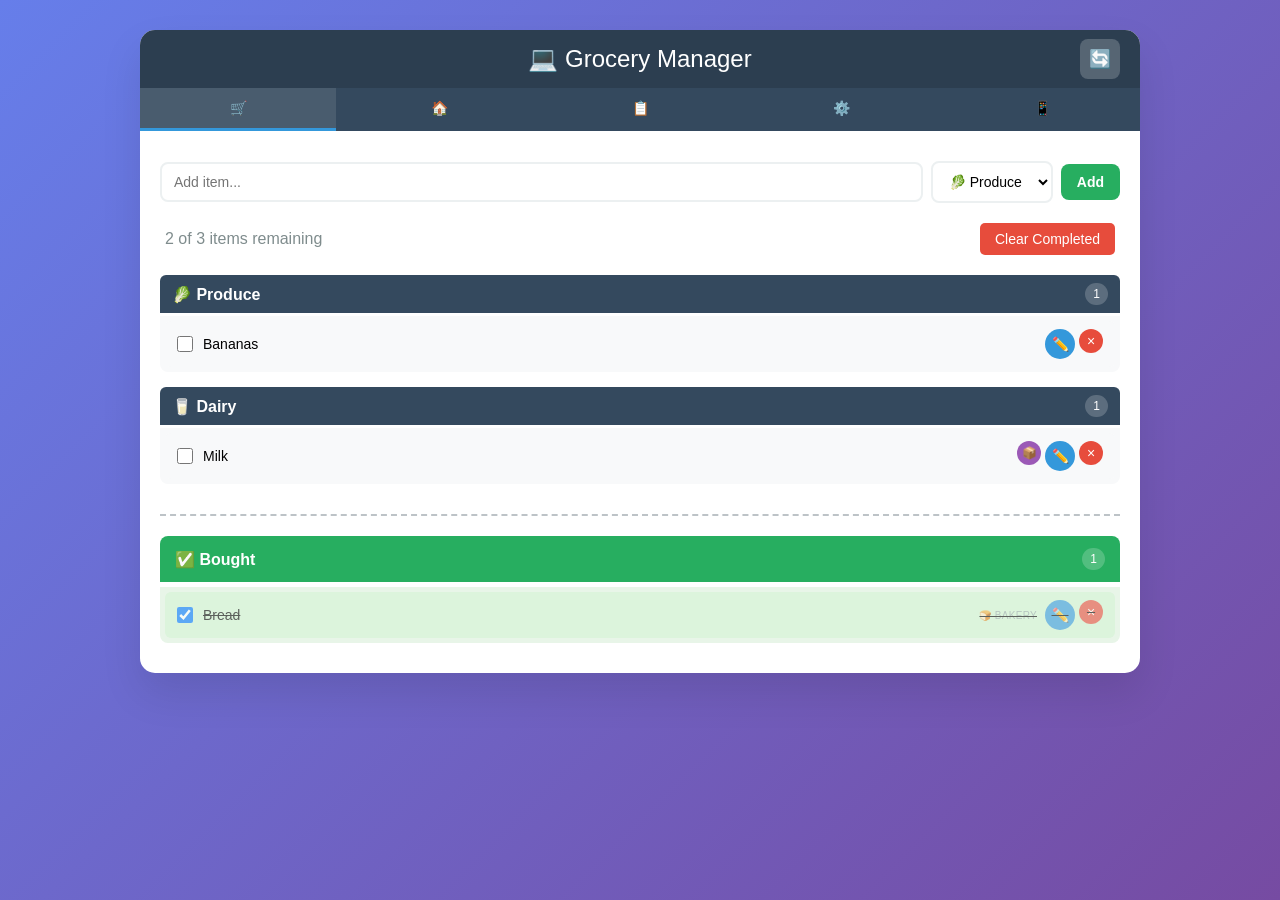
==== commit de813045: "Add files via upload" ====
--- a/docs/index.html
+++ b/docs/index.html
@@ -14,7 +14,10 @@
 <body>
     <div class="container">
         <header>
-            <h1>🛒 Grocery Manager</h1>
+            <div class="header-content">
+                <h1>🛒 Grocery Manager</h1>
+                <button id="refreshBtn" class="refresh-btn" title="Hard Refresh (Cmd+Shift+R)">🔄</button>
+            </div>
         </header>
         
         <nav class="tab-navigation">
@@ -122,14 +125,23 @@
             <!-- Sync Tab -->
             <div class="tab-content" id="sync-tab">
                 <div class="sync-section">
-                    <h3>📱 Device Sync</h3>
+                    <h3>📱 Cross-Device Sync</h3>
                     <div class="sync-actions">
-                        <button id="exportDataBtn" class="sync-btn">📤 Export to "grocery-data.json"</button>
-                        <button id="importDataBtn" class="sync-btn secondary">📥 Import from "grocery-data.json"</button>
+                        <button id="exportDataBtn" class="sync-btn">📤 Export Data</button>
+                        <button id="importDataBtn" class="sync-btn secondary">📥 Import Data</button>
                         <input type="file" id="importFileInput" accept=".json" style="display: none;">
                     </div>
                     <div class="sync-info">
-                        <p><small>Export on one device, then import on another to sync your grocery lists and pantry.</small></p>
+                        <h4>🍳 Multi-Device Workflow:</h4>
+                        <p><strong>📱 iPhone:</strong> Perfect for shopping - quick access to lists in-store</p>
+                        <p><strong>💻 Mac & iPad:</strong> Ideal for menu planning, recipe management, and data entry</p>
+                        <br>
+                        <h4>📊 How to Sync:</h4>
+                        <p><strong>1. Export:</strong> Use 📤 Export on your current device to save all data</p>
+                        <p><strong>2. Transfer:</strong> Share the "grocery-data.json" file via iCloud, email, or AirDrop</p>
+                        <p><strong>3. Import:</strong> Use 📥 Import on your other device to load the data</p>
+                        <br>
+                        <p><small><em>💡 Tip: Export from your main device (Mac/iPad) regularly and import to iPhone before shopping</em></small></p>
                     </div>
                 </div>
             </div>
--- a/docs/styles.css
+++ b/docs/styles.css
@@ -20,16 +20,95 @@
     overflow: hidden;
 }
 
+/* Large screen layout for Mac and iPad */
+@media (min-width: 768px) {
+    .container {
+        max-width: 800px;
+        border-radius: 15px;
+    }
+    
+    body {
+        padding: 30px;
+    }
+    
+    header h1 {
+        font-size: 2em;
+    }
+    
+    main {
+        padding: 40px 30px;
+    }
+    
+    .tab-navigation {
+        justify-content: center;
+        gap: 5px;
+    }
+    
+    .tab-button {
+        min-width: 60px;
+        padding: 15px 20px;
+        font-size: 18px;
+    }
+}
+
+/* Extra large screens (Mac desktop) */
+@media (min-width: 1200px) {
+    .container {
+        max-width: 1000px;
+    }
+    
+    /* Prepare for future recipe/menu management with wider layouts */
+    .large-screen-layout {
+        display: grid;
+        grid-template-columns: 1fr 1fr;
+        gap: 30px;
+    }
+}
+
 header {
     background: #2c3e50;
     color: white;
     padding: 15px 20px;
-    text-align: center;
+}
+
+.header-content {
+    display: flex;
+    align-items: center;
+    justify-content: center;
+    gap: 15px;
+    position: relative;
 }
 
 header h1 {
     font-size: 1.5em;
     font-weight: 300;
+    margin: 0;
+}
+
+.refresh-btn {
+    position: absolute;
+    right: 0;
+    background: rgba(255, 255, 255, 0.2);
+    color: white;
+    border: none;
+    border-radius: 8px;
+    width: 40px;
+    height: 40px;
+    font-size: 18px;
+    cursor: pointer;
+    transition: all 0.3s;
+    display: flex;
+    align-items: center;
+    justify-content: center;
+}
+
+.refresh-btn:hover {
+    background: rgba(255, 255, 255, 0.3);
+    transform: rotate(180deg);
+}
+
+.refresh-btn:active {
+    transform: rotate(180deg) scale(0.95);
 }
 
 /* Tab Navigation */
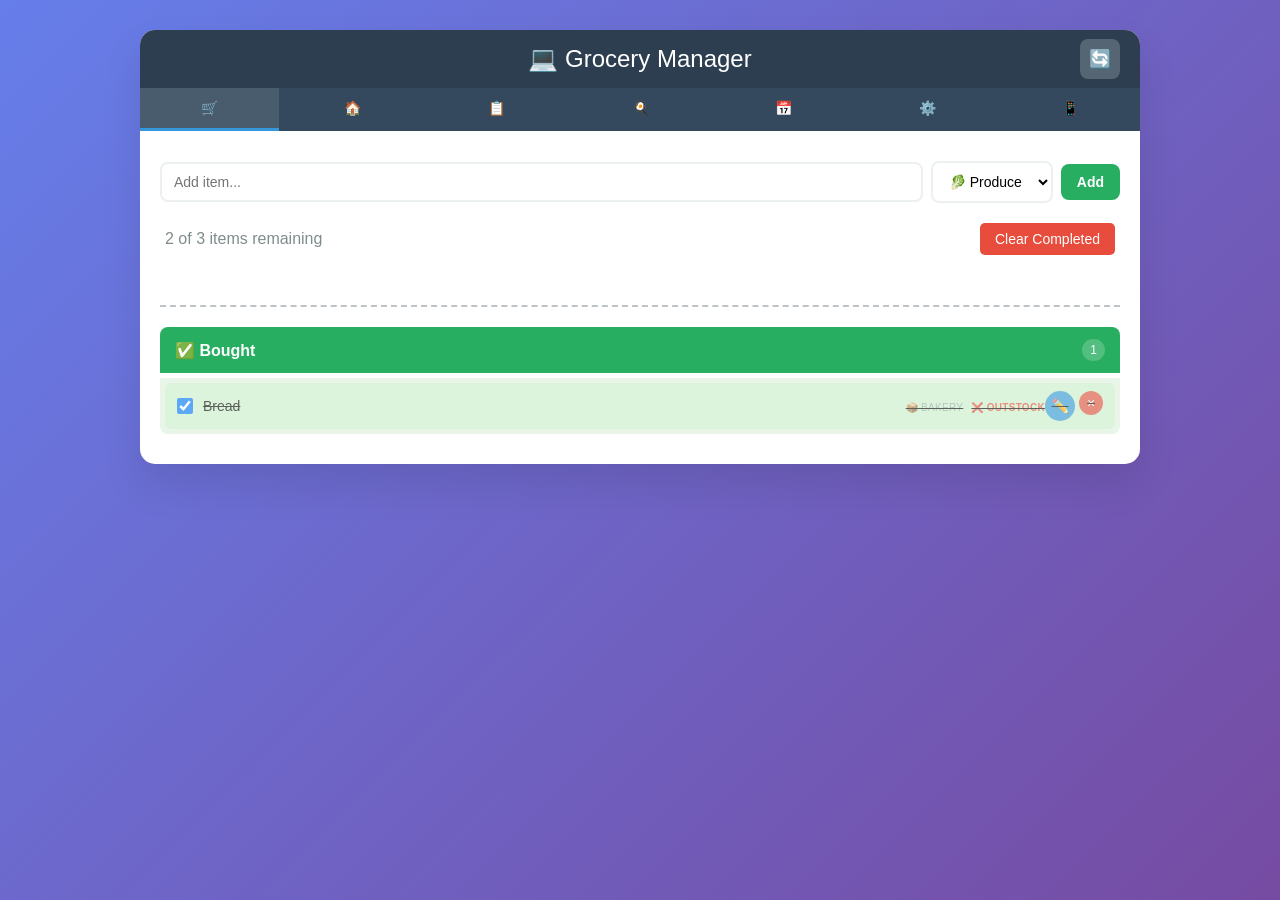
==== commit 6e69f93c: "Add files via upload" ====
--- a/docs/index.html
+++ b/docs/index.html
@@ -24,6 +24,8 @@
             <button class="tab-button active" data-tab="shopping" title="Shopping">🛒</button>
             <button class="tab-button" data-tab="pantry" title="Pantry">🏠</button>
             <button class="tab-button" data-tab="products" title="Products">📋</button>
+            <button class="tab-button" data-tab="recipes" title="Recipes">🍳</button>
+            <button class="tab-button" data-tab="meals" title="Meal Planning">📅</button>
             <button class="tab-button" data-tab="categories" title="Categories">⚙️</button>
             <button class="tab-button" data-tab="sync" title="Sync">📱</button>
         </nav>
@@ -100,8 +102,56 @@
                     <span id="filteredCount" style="display: none;">0 shown</span>
                 </div>
                 
+                <!-- Orphaned Products Recovery Section -->
+                <div class="orphaned-products-section" id="orphanedProductsSection" style="display: none;">
+                    <div class="orphaned-header">
+                        <h3>🚨 Orphaned Products - Need Category Assignment</h3>
+                        <p>These products have invalid categories and need to be fixed:</p>
+                    </div>
+                    <div class="orphaned-products-list" id="orphanedProductsList">
+                        <!-- Orphaned products will be listed here -->
+                    </div>
+                </div>
+                
                 <div class="products-list" id="productsList">
                     <!-- Products will be dynamically added here -->
+                </div>
+            </div>
+
+            <!-- Recipes Tab -->
+            <div class="tab-content" id="recipes-tab">
+                <div class="add-recipe-section">
+                    <input type="text" id="recipeNameInput" placeholder="Recipe name..." maxlength="100">
+                    <button id="addRecipeBtn">Add Recipe</button>
+                </div>
+                
+                <div class="recipes-stats">
+                    <span id="recipeCount">0 recipes</span>
+                </div>
+                
+                <div class="recipes-list" id="recipesList">
+                    <!-- Recipes will be dynamically added here -->
+                </div>
+            </div>
+
+            <!-- Meals/Calendar Tab -->
+            <div class="tab-content" id="meals-tab">
+                <div class="meals-header">
+                    <div class="meals-controls">
+                        <button id="prevWeekBtn" class="week-nav-btn">← Previous</button>
+                        <h2 id="currentWeekRange">Week of ...</h2>
+                        <button id="nextWeekBtn" class="week-nav-btn">Next →</button>
+                    </div>
+                    <div class="meals-actions">
+                        <button id="generateShoppingListBtn" class="generate-btn">📝 Generate Shopping List</button>
+                        <button id="clearWeekBtn" class="clear-week-btn">🗑️ Clear Week</button>
+                    </div>
+                </div>
+                
+                <div class="calendar-container">
+                    <div id="mealCalendar" class="meal-calendar">
+                        <!-- Calendar will be dynamically generated here -->
+                    </div>
                 </div>
             </div>
 
@@ -216,6 +266,114 @@
             </div>
         </div>
     </div>
+
+    <!-- Recipe Edit Modal -->
+    <div id="recipeEditModal" class="modal">
+        <div class="modal-content">
+            <div class="modal-header">
+                <span class="modal-title">Edit Recipe</span>
+                <div class="modal-header-actions">
+                    <button class="maximize-modal" id="maximizeRecipeModal" title="Maximize">⛶</button>
+                    <button class="close-modal" id="closeRecipeModal">&times;</button>
+                </div>
+            </div>
+            <div class="modal-body">
+                <div class="recipe-details">
+                    <div class="modal-field">
+                        <label for="editRecipeName">Recipe Name:</label>
+                        <input type="text" id="editRecipeName" maxlength="100">
+                    </div>
+                    
+                    <div class="modal-field">
+                        <label for="editRecipeDescription">Description:</label>
+                        <textarea id="editRecipeDescription" placeholder="Short description for the recipe list..." rows="2"></textarea>
+                    </div>
+
+                    <div class="modal-field">
+                        <label for="editRecipePreparation">Preparation Instructions:</label>
+                        <textarea id="editRecipePreparation" placeholder="Detailed preparation steps and instructions..." rows="4"></textarea>
+                    </div>
+                </div>
+
+                <div class="modal-field">
+                    <label>Ingredients:</label>
+                    <div class="ingredients-section">
+                        <div class="add-ingredient">
+                            <div class="product-search-container">
+                                <input type="text" id="ingredientProductSearch" placeholder="Search for product..." autocomplete="off">
+                                <div id="ingredientProductResults" class="search-results"></div>
+                                <input type="hidden" id="selectedProductId">
+                            </div>
+                            <input type="number" id="ingredientQuantity" placeholder="Amount" step="0.1" min="0">
+                            <select id="ingredientUnit">
+                                <option value="g">grams (g)</option>
+                                <option value="kg">kilograms (kg)</option>
+                                <option value="ml">milliliters (ml)</option>
+                                <option value="cl">centiliters (cl)</option>
+                                <option value="l">liters (l)</option>
+                                <option value="pcs">pieces (pcs)</option>
+                                <option value="pinch">pinch</option>
+                                <option value="tsp">teaspoon (tsp)</option>
+                                <option value="tbsp">tablespoon (tbsp)</option>
+                                <option value="cup">cup</option>
+                            </select>
+                            <button type="button" id="addIngredientBtn">Add</button>
+                        </div>
+                        <div class="ingredients-list" id="ingredientsList">
+                            <!-- Ingredients will be listed here -->
+                        </div>
+                    </div>
+                </div>
+            </div>
+            <div class="modal-actions">
+                <button class="modal-btn secondary" id="cancelRecipeEdit">Cancel</button>
+                <button class="modal-btn primary" id="confirmRecipeEdit">Save Recipe</button>
+            </div>
+        </div>
+    </div>
+
+    <!-- Simple Meal Builder Modal -->
+    <div id="simpleMealModal" class="modal">
+        <div class="modal-content">
+            <div class="modal-header">
+                <span class="modal-title">Build Simple Meal</span>
+                <button class="close-modal" id="closeSimpleMealModal">&times;</button>
+            </div>
+            <div class="modal-body">
+                <div class="simple-meal-info">
+                    <p>Create a meal by selecting individual products (meat, vegetables, carbs, etc.)</p>
+                </div>
+                
+                <div class="modal-field">
+                    <label for="simpleMealName">Meal Name (optional):</label>
+                    <input type="text" id="simpleMealName" placeholder="e.g., Chicken & Rice" maxlength="50">
+                </div>
+
+                <div class="modal-field">
+                    <label>Add Products to Meal:</label>
+                    <div class="simple-meal-search">
+                        <input type="text" id="simpleMealSearch" placeholder="Search products..." autocomplete="off">
+                        <button type="button" id="clearSimpleMealSearch">Clear</button>
+                    </div>
+                    <div class="product-categories">
+                        <!-- Categories will be populated dynamically -->
+                        <div id="simpleMealCategories"></div>
+                    </div>
+                </div>
+
+                <div class="modal-field">
+                    <label>Selected Products:</label>
+                    <div id="selectedProducts" class="selected-products">
+                        <!-- Selected products will appear here -->
+                    </div>
+                </div>
+            </div>
+            <div class="modal-actions">
+                <button class="modal-btn secondary" id="cancelSimpleMeal">Cancel</button>
+                <button class="modal-btn primary" id="saveSimpleMeal">Save Meal</button>
+            </div>
+        </div>
+    </div>
     
     <script src="app.js"></script>
 </body>
--- a/docs/styles.css
+++ b/docs/styles.css
@@ -49,12 +49,42 @@
         padding: 15px 20px;
         font-size: 18px;
     }
+    
+    /* Larger recipe modal for Mac and iPad */
+    #recipeEditModal .modal-content {
+        max-width: 600px;
+        max-height: 85vh;
+    }
+    
+    .add-ingredient {
+        grid-template-columns: 2.5fr 1fr 1.5fr auto;
+        gap: 12px;
+    }
+    
+    .ingredients-list {
+        max-height: 300px;
+    }
 }
 
 /* Extra large screens (Mac desktop) */
 @media (min-width: 1200px) {
     .container {
         max-width: 1000px;
+    }
+    
+    /* Even larger recipe modal for Mac desktop */
+    #recipeEditModal .modal-content {
+        max-width: 800px;
+        max-height: 90vh;
+    }
+    
+    .add-ingredient {
+        grid-template-columns: 3fr 1fr 1.5fr auto;
+        gap: 15px;
+    }
+    
+    .ingredients-list {
+        max-height: 400px;
     }
     
     /* Prepare for future recipe/menu management with wider layouts */
@@ -155,7 +185,7 @@
     padding: 30px 20px;
 }
 
-.add-item-section, .add-standard-item-section, .add-category-section, .add-product-section {
+.add-item-section, .add-standard-item-section, .add-category-section, .add-product-section, .add-recipe-section {
     display: flex;
     gap: 8px;
     margin-bottom: 20px;
@@ -163,7 +193,7 @@
     align-items: center;
 }
 
-#itemInput, #standardItemInput, #categoryInput, #productInput, #productSearchInput {
+#itemInput, #standardItemInput, #categoryInput, #productInput, #productSearchInput, #recipeNameInput {
     flex: 1;
     min-width: 120px;
     padding: 10px 12px;
@@ -185,7 +215,7 @@
     text-align: center;
 }
 
-#itemInput:focus, #standardItemInput:focus, #categoryInput:focus, #categoryEmojiInput:focus, #productInput:focus, #productSearchInput:focus {
+#itemInput:focus, #standardItemInput:focus, #categoryInput:focus, #categoryEmojiInput:focus, #productInput:focus, #productSearchInput:focus, #recipeNameInput:focus {
     border-color: #3498db;
 }
 
@@ -200,7 +230,7 @@
     flex-shrink: 0;
 }
 
-#addBtn, #addStandardBtn, #addCategoryBtn, #addProductBtn {
+#addBtn, #addStandardBtn, #addCategoryBtn, #addProductBtn, #addRecipeBtn {
     padding: 10px 16px;
     background: #27ae60;
     color: white;
@@ -232,7 +262,7 @@
     background: #7f8c8d;
 }
 
-#addBtn:hover, #addStandardBtn:hover, #addCategoryBtn:hover, #addProductBtn:hover {
+#addBtn:hover, #addStandardBtn:hover, #addCategoryBtn:hover, #addProductBtn:hover, #addRecipeBtn:hover {
     background: #2ecc71;
 }
 
@@ -437,6 +467,588 @@
     width: 100%;
     height: 100%;
     background-color: rgba(0,0,0,0.5);
+}
+
+/* Modal z-index hierarchy */
+/* Base modals */
+.modal {
+    z-index: 1000;
+}
+
+
+/* Product edit modal should always be on top */
+#productEditModal {
+    z-index: 9999 !important;
+    background-color: rgba(0,0,0,0.4) !important; /* More transparent to show recipe modal behind */
+}
+
+/* Special styling when product modal is opened from recipe */
+#productEditModal.product-from-recipe {
+    z-index: 99999 !important;
+    background-color: rgba(0,0,0,0.5) !important;
+    display: block !important;
+}
+
+#productEditModal.product-from-recipe .modal-content {
+    border: 3px solid #e74c3c !important;
+    box-shadow: 0 30px 60px rgba(231, 76, 60, 0.3) !important;
+}
+
+/* When product modal is on top of recipe modal, make it more compact */
+#productEditModal .modal-content {
+    max-width: 400px !important;
+    margin: 10% auto !important;
+    box-shadow: 0 25px 50px rgba(0,0,0,0.4) !important;
+    border: 3px solid #3498db !important;
+    position: relative !important;
+    z-index: 10000 !important;
+}
+
+/* Orphaned Products Recovery Section */
+.orphaned-products-section {
+    background: #fff5f5;
+    border: 2px solid #e53e3e;
+    border-radius: 8px;
+    padding: 15px;
+    margin: 15px 0;
+}
+
+.orphaned-header h3 {
+    color: #e53e3e;
+    margin: 0 0 5px 0;
+    font-size: 16px;
+}
+
+.orphaned-header p {
+    color: #666;
+    margin: 0 0 15px 0;
+    font-size: 14px;
+}
+
+.orphaned-product-item {
+    background: white;
+    border: 1px solid #e2e8f0;
+    border-radius: 6px;
+    padding: 10px;
+    margin: 8px 0;
+    display: flex;
+    align-items: center;
+    gap: 10px;
+}
+
+.orphaned-product-info {
+    flex: 1;
+}
+
+.orphaned-product-name {
+    font-weight: 600;
+    color: #2d3748;
+}
+
+.orphaned-product-category {
+    font-size: 12px;
+    color: #e53e3e;
+    font-style: italic;
+}
+
+.orphaned-product-actions {
+    display: flex;
+    gap: 8px;
+    align-items: center;
+}
+
+.orphaned-category-select {
+    padding: 4px 8px;
+    border: 1px solid #cbd5e0;
+    border-radius: 4px;
+    font-size: 12px;
+}
+
+.fix-product-btn {
+    background: #48bb78;
+    color: white;
+    border: none;
+    padding: 4px 8px;
+    border-radius: 4px;
+    cursor: pointer;
+    font-size: 12px;
+}
+
+.fix-product-btn:hover {
+    background: #38a169;
+}
+
+.delete-orphaned-btn {
+    background: #e53e3e;
+    color: white;
+    border: none;
+    padding: 4px 8px;
+    border-radius: 4px;
+    cursor: pointer;
+    font-size: 12px;
+}
+
+.delete-orphaned-btn:hover {
+    background: #c53030;
+}
+
+/* Season-based Product Grouping */
+.products-season-group {
+    margin-bottom: 20px;
+}
+
+.products-season-header {
+    display: flex;
+    align-items: center;
+    gap: 8px;
+    padding: 10px 15px;
+    border-radius: 8px;
+    margin-bottom: 10px;
+    font-weight: 600;
+    font-size: 14px;
+}
+
+.products-season-header.in-season {
+    background: linear-gradient(135deg, #d4f4dd 0%, #a8e6a3 100%);
+    color: #2d5016;
+    border-left: 4px solid #48bb78;
+}
+
+.products-season-header.out-of-season {
+    background: linear-gradient(135deg, #f7fafc 0%, #e2e8f0 100%);
+    color: #4a5568;
+    border-left: 4px solid #a0aec0;
+}
+
+.season-icon {
+    font-size: 16px;
+}
+
+.season-title {
+    flex: 1;
+    font-weight: 600;
+}
+
+.season-count {
+    font-size: 12px;
+    opacity: 0.8;
+    font-weight: 400;
+}
+
+.products-season-items {
+    display: block;
+}
+
+/* Category sections within seasonal groups */
+.products-season-items .category-section {
+    margin-bottom: 15px;
+}
+
+.products-season-items .category-header {
+    background: rgba(255, 255, 255, 0.7);
+    border: 1px solid #e2e8f0;
+    border-radius: 6px;
+    padding: 8px 12px;
+    margin-bottom: 8px;
+    font-size: 13px;
+    font-weight: 500;
+    display: flex;
+    align-items: center;
+    gap: 6px;
+}
+
+.products-season-items .category-emoji {
+    font-size: 14px;
+}
+
+.products-season-items .category-name {
+    flex: 1;
+    color: #4a5568;
+}
+
+.products-season-items .category-count {
+    font-size: 11px;
+    color: #718096;
+    background: #f7fafc;
+    padding: 2px 6px;
+    border-radius: 4px;
+}
+
+/* Enhanced product items for seasonal view */
+.products-season-items .product-item {
+    padding: 10px 12px;
+    border-radius: 4px;
+    background: white;
+    border: 1px solid #e2e8f0;
+    margin-bottom: 4px;
+    transition: all 0.2s ease;
+}
+
+.products-season-items .product-item:hover {
+    border-color: #cbd5e0;
+    transform: translateX(2px);
+    box-shadow: 0 2px 4px rgba(0,0,0,0.1);
+}
+
+/* Meal Planning Calendar Styles */
+.meals-header {
+    display: flex;
+    justify-content: space-between;
+    align-items: center;
+    margin-bottom: 20px;
+    flex-wrap: wrap;
+    gap: 10px;
+}
+
+.meals-controls {
+    display: flex;
+    align-items: center;
+    gap: 15px;
+}
+
+.week-nav-btn {
+    background: #4299e1;
+    color: white;
+    border: none;
+    padding: 8px 12px;
+    border-radius: 6px;
+    cursor: pointer;
+    font-size: 14px;
+    transition: background 0.2s;
+}
+
+.week-nav-btn:hover {
+    background: #3182ce;
+}
+
+#currentWeekRange {
+    font-size: 18px;
+    color: #2d3748;
+    margin: 0;
+    min-width: 200px;
+    text-align: center;
+}
+
+.meals-actions {
+    display: flex;
+    gap: 10px;
+}
+
+.generate-btn {
+    background: #48bb78;
+    color: white;
+    border: none;
+    padding: 8px 12px;
+    border-radius: 6px;
+    cursor: pointer;
+    font-size: 14px;
+    transition: background 0.2s;
+}
+
+.generate-btn:hover {
+    background: #38a169;
+}
+
+.clear-week-btn {
+    background: #e53e3e;
+    color: white;
+    border: none;
+    padding: 8px 12px;
+    border-radius: 6px;
+    cursor: pointer;
+    font-size: 14px;
+    transition: background 0.2s;
+}
+
+.clear-week-btn:hover {
+    background: #c53030;
+}
+
+.calendar-container {
+    overflow-x: auto;
+}
+
+.meal-calendar {
+    display: grid;
+    grid-template-columns: repeat(7, 1fr);
+    gap: 2px;
+    min-width: 700px;
+    background: #e2e8f0;
+    border-radius: 8px;
+    padding: 2px;
+}
+
+.calendar-day {
+    background: white;
+    border-radius: 6px;
+    padding: 10px;
+    min-height: 200px;
+    display: flex;
+    flex-direction: column;
+}
+
+.day-header {
+    font-weight: 600;
+    color: #2d3748;
+    margin-bottom: 8px;
+    text-align: center;
+    font-size: 14px;
+    border-bottom: 1px solid #e2e8f0;
+    padding-bottom: 5px;
+}
+
+.day-header.today {
+    color: #e53e3e;
+    background: #fed7d7;
+    margin: -10px -10px 8px -10px;
+    padding: 8px 10px 5px;
+    border-radius: 6px 6px 0 0;
+}
+
+.meal-slot {
+    flex: 1;
+    margin-bottom: 8px;
+    padding: 6px;
+    border: 1px dashed #cbd5e0;
+    border-radius: 4px;
+    min-height: 40px;
+    cursor: pointer;
+    transition: all 0.2s;
+    display: flex;
+    flex-direction: column;
+    gap: 4px;
+}
+
+.meal-slot:hover {
+    border-color: #4299e1;
+    background: #ebf8ff;
+}
+
+.meal-slot.has-meal {
+    border: 1px solid #48bb78;
+    background: #f0fff4;
+    border-style: solid;
+}
+
+.meal-type {
+    font-size: 11px;
+    font-weight: 600;
+    color: #718096;
+    text-transform: uppercase;
+    letter-spacing: 0.5px;
+}
+
+.meal-recipe {
+    font-size: 12px;
+    color: #2d3748;
+    font-weight: 500;
+    line-height: 1.3;
+}
+
+.meal-actions {
+    display: flex;
+    gap: 4px;
+    margin-top: 4px;
+}
+
+.edit-meal-btn, .remove-meal-btn {
+    font-size: 10px;
+    padding: 2px 4px;
+    border: none;
+    border-radius: 3px;
+    cursor: pointer;
+}
+
+.edit-meal-btn {
+    background: #4299e1;
+    color: white;
+}
+
+.remove-meal-btn {
+    background: #e53e3e;
+    color: white;
+}
+
+/* Mobile responsiveness */
+@media (max-width: 768px) {
+    .meals-header {
+        flex-direction: column;
+        text-align: center;
+    }
+    
+    .meal-calendar {
+        min-width: 100%;
+        grid-template-columns: 1fr;
+    }
+    
+    .calendar-day {
+        min-height: 150px;
+    }
+    
+    #currentWeekRange {
+        font-size: 16px;
+    }
+}
+
+/* Simple Meal Builder Modal */
+.simple-meal-info {
+    background: #f7fafc;
+    padding: 10px;
+    border-radius: 6px;
+    margin-bottom: 15px;
+    border-left: 4px solid #4299e1;
+}
+
+.simple-meal-info p {
+    margin: 0;
+    color: #4a5568;
+    font-size: 14px;
+}
+
+.simple-meal-search {
+    display: flex;
+    gap: 8px;
+    margin-bottom: 15px;
+}
+
+.simple-meal-search input {
+    flex: 1;
+    padding: 8px 12px;
+    border: 1px solid #e2e8f0;
+    border-radius: 6px;
+    font-size: 14px;
+}
+
+.simple-meal-search button {
+    background: #e2e8f0;
+    color: #4a5568;
+    border: none;
+    padding: 8px 12px;
+    border-radius: 6px;
+    cursor: pointer;
+    font-size: 14px;
+    transition: background 0.2s;
+}
+
+.simple-meal-search button:hover {
+    background: #cbd5e0;
+}
+
+.product-categories {
+    max-height: 300px;
+    overflow-y: auto;
+    border: 1px solid #e2e8f0;
+    border-radius: 6px;
+    padding: 10px;
+}
+
+.category-group {
+    margin-bottom: 15px;
+}
+
+.category-group-header {
+    font-weight: 600;
+    color: #2d3748;
+    font-size: 14px;
+    margin-bottom: 8px;
+    padding: 5px 0;
+    border-bottom: 1px solid #e2e8f0;
+    display: flex;
+    align-items: center;
+    gap: 6px;
+}
+
+.category-products {
+    display: block;
+    margin-left: 15px;
+}
+
+.product-checkbox {
+    display: block;
+    width: 100%;
+    padding: 10px;
+    margin-bottom: 6px;
+    border-radius: 6px;
+    cursor: pointer;
+    transition: background 0.2s;
+    font-size: 14px;
+    border: 1px solid #e2e8f0;
+    background: white;
+    position: relative;
+}
+
+.product-checkbox:hover {
+    background: #f7fafc;
+    border-color: #cbd5e0;
+}
+
+.product-checkbox input[type="checkbox"] {
+    position: absolute;
+    left: 10px;
+    top: 12px;
+    margin: 0;
+    width: 16px;
+    height: 16px;
+}
+
+.product-checkbox span {
+    display: block;
+    margin-left: 35px;
+    line-height: 1.4;
+    padding: 0;
+    white-space: nowrap;
+}
+
+.selected-products {
+    min-height: 50px;
+    border: 1px solid #e2e8f0;
+    border-radius: 6px;
+    padding: 10px;
+    background: #f9f9f9;
+}
+
+.selected-product-item {
+    display: inline-flex;
+    align-items: center;
+    gap: 5px;
+    background: #4299e1;
+    color: white;
+    padding: 4px 8px;
+    border-radius: 15px;
+    margin: 2px;
+    font-size: 12px;
+}
+
+.remove-selected-product {
+    background: none;
+    border: none;
+    color: white;
+    cursor: pointer;
+    font-size: 14px;
+    padding: 0;
+    margin-left: 3px;
+}
+
+.remove-selected-product:hover {
+    background: rgba(255,255,255,0.2);
+    border-radius: 50%;
+}
+
+.empty-selection {
+    color: #a0aec0;
+    font-style: italic;
+    text-align: center;
+    padding: 15px;
+}
+
+.no-products-found {
+    text-align: center;
+    padding: 30px 20px;
+    color: #4a5568;
+}
+
+.no-products-found p {
+    margin: 5px 0;
 }
 
 .modal-content {
@@ -459,22 +1071,109 @@
     margin-bottom: 20px;
 }
 
+.modal-header-actions {
+    display: flex;
+    align-items: center;
+    gap: 10px;
+}
+
 .modal-title {
     font-size: 18px;
     font-weight: 600;
     color: #2c3e50;
 }
 
+.close-modal, .maximize-modal {
+    background: none;
+    border: none;
+    font-size: 20px;
+    cursor: pointer;
+    color: #95a5a6;
+    width: 30px;
+    height: 30px;
+    border-radius: 50%;
+    display: flex;
+    align-items: center;
+    justify-content: center;
+    transition: all 0.3s;
+}
+
 .close-modal {
-    background: none;
-    border: none;
     font-size: 24px;
-    cursor: pointer;
-    color: #95a5a6;
 }
 
 .close-modal:hover {
     color: #e74c3c;
+    background: rgba(231, 76, 60, 0.1);
+}
+
+.maximize-modal:hover {
+    color: #3498db;
+    background: rgba(52, 152, 219, 0.1);
+}
+
+/* Maximized modal styles */
+.modal.maximized {
+    z-index: 1050;
+}
+
+.modal.maximized .modal-content {
+    width: 95vw;
+    max-width: none;
+    height: 95vh;
+    max-height: none;
+    margin: 2.5vh auto;
+    display: flex;
+    flex-direction: column;
+}
+
+.modal.maximized .modal-body {
+    flex: 1;
+    overflow-y: auto;
+    margin-bottom: 0;
+    padding-right: 10px; /* Space for scrollbar */
+}
+
+.modal.maximized .modal-actions {
+    margin-top: 20px;
+    flex-shrink: 0;
+}
+
+/* Better layout for maximized recipe modal */
+.modal.maximized .modal-field textarea {
+    min-height: 120px;
+    resize: vertical;
+}
+
+.modal.maximized .ingredients-section {
+    min-height: 300px;
+}
+
+.modal.maximized .ingredients-list {
+    max-height: 400px;
+}
+
+/* Two-column layout for maximized modals on large screens */
+@media (min-width: 1200px) {
+    .modal.maximized .modal-body {
+        display: grid;
+        grid-template-columns: 1fr 1fr;
+        gap: 30px;
+        align-items: start;
+    }
+    
+    .modal.maximized .recipe-details {
+        display: flex;
+        flex-direction: column;
+        gap: 15px;
+    }
+    
+    .modal.maximized .ingredients-section {
+        grid-column: 2;
+        grid-row: 1 / span 3;
+        position: sticky;
+        top: 0;
+    }
 }
 
 .modal-body {
@@ -790,13 +1489,35 @@
     letter-spacing: 0.5px;
 }
 
+.item-meta {
+    display: flex;
+    align-items: center;
+    gap: 8px;
+    margin-top: 2px;
+}
+
 .item-category-small {
     font-size: 10px;
     color: #95a5a6;
     text-transform: uppercase;
     letter-spacing: 0.3px;
-    margin-right: 8px;
     flex-shrink: 0;
+}
+
+.stock-indicator {
+    font-size: 10px;
+    font-weight: 600;
+    text-transform: uppercase;
+    letter-spacing: 0.3px;
+    flex-shrink: 0;
+}
+
+.stock-indicator.stock-instock {
+    color: #27ae60;
+}
+
+.stock-indicator.stock-outstock {
+    color: #e74c3c;
 }
 
 .item-actions {
@@ -1137,6 +1858,274 @@
     cursor: not-allowed;
 }
 
+/* Recipe Styling */
+.recipes-stats {
+    display: flex;
+    justify-content: space-between;
+    align-items: center;
+    margin-bottom: 20px;
+    padding: 0 5px;
+    font-size: 14px;
+    color: #7f8c8d;
+}
+
+.recipes-list {
+    max-height: 500px;
+    overflow-y: auto;
+}
+
+.recipe-item {
+    display: flex;
+    align-items: center;
+    justify-content: space-between;
+    padding: 15px;
+    margin-bottom: 10px;
+    background: #f8f9fa;
+    border-radius: 10px;
+    transition: all 0.3s;
+    border-left: 4px solid #e67e22;
+    cursor: pointer;
+}
+
+.recipe-item:hover {
+    transform: translateX(3px);
+    box-shadow: 0 2px 8px rgba(0,0,0,0.1);
+}
+
+.recipe-content {
+    flex: 1;
+}
+
+.recipe-name {
+    font-size: 16px;
+    font-weight: 600;
+    margin-bottom: 4px;
+    color: #2c3e50;
+}
+
+.recipe-description {
+    font-size: 14px;
+    color: #7f8c8d;
+    margin-bottom: 4px;
+}
+
+.recipe-ingredients-count {
+    font-size: 12px;
+    color: #95a5a6;
+    text-transform: uppercase;
+    letter-spacing: 0.3px;
+}
+
+.recipe-actions {
+    display: flex;
+    gap: 5px;
+}
+
+/* Recipe Modal Styling */
+.modal-field textarea {
+    width: 100%;
+    padding: 12px;
+    border: 2px solid #ecf0f1;
+    border-radius: 8px;
+    font-size: 14px;
+    font-family: inherit;
+    background: white;
+    outline: none;
+    transition: border-color 0.3s;
+    resize: vertical;
+    min-height: 80px;
+}
+
+.modal-field textarea:focus {
+    border-color: #3498db;
+}
+
+.ingredients-section {
+    border: 1px solid #ecf0f1;
+    border-radius: 8px;
+    padding: 15px;
+    background: #f8f9fa;
+}
+
+.add-ingredient {
+    display: grid;
+    grid-template-columns: 2fr 1fr 1.5fr auto;
+    gap: 8px;
+    margin-bottom: 15px;
+    align-items: center;
+}
+
+.add-ingredient select,
+.add-ingredient input {
+    padding: 8px;
+    border: 1px solid #ddd;
+    border-radius: 4px;
+    font-size: 14px;
+}
+
+/* Product search container */
+.product-search-container {
+    position: relative;
+}
+
+.search-results {
+    position: absolute;
+    top: 100%;
+    left: 0;
+    right: 0;
+    background: white;
+    border: 1px solid #ddd;
+    border-top: none;
+    border-radius: 0 0 4px 4px;
+    max-height: 200px;
+    overflow-y: auto;
+    z-index: 1000;
+    display: none;
+    box-shadow: 0 2px 8px rgba(0,0,0,0.1);
+}
+
+.search-results.show {
+    display: block;
+}
+
+.search-result-item {
+    padding: 8px 12px;
+    cursor: pointer;
+    border-bottom: 1px solid #f0f0f0;
+    transition: background-color 0.2s;
+    font-size: 14px;
+}
+
+.search-result-item:last-child {
+    border-bottom: none;
+}
+
+.search-result-item:hover {
+    background-color: #f8f9fa;
+}
+
+.search-result-item.highlighted {
+    background-color: #3498db;
+    color: white;
+}
+
+.search-result-item .product-name {
+    font-weight: 500;
+}
+
+.search-result-item .product-category {
+    font-size: 12px;
+    color: #7f8c8d;
+    margin-left: 8px;
+}
+
+.search-result-item.highlighted .product-category {
+    color: #ecf0f1;
+}
+
+.no-results {
+    padding: 8px 12px;
+    text-align: center;
+    color: #7f8c8d;
+    font-style: italic;
+    font-size: 13px;
+}
+
+.no-results-container {
+    padding: 4px;
+}
+
+.create-product-option {
+    padding: 10px 12px;
+    cursor: pointer;
+    background: #f8f9fa;
+    border: 1px dashed #3498db;
+    border-radius: 4px;
+    margin-top: 4px;
+    transition: all 0.2s;
+    display: flex;
+    align-items: center;
+    gap: 8px;
+    font-size: 14px;
+}
+
+.create-product-option:hover,
+.create-product-option.highlighted {
+    background: #e3f2fd;
+    border-color: #2980b9;
+}
+
+.create-icon {
+    color: #3498db;
+    font-weight: bold;
+    font-size: 16px;
+}
+
+.create-text {
+    color: #2c3e50;
+    font-weight: 500;
+}
+
+.add-ingredient button {
+    padding: 8px 12px;
+    background: #3498db;
+    color: white;
+    border: none;
+    border-radius: 4px;
+    cursor: pointer;
+    font-size: 14px;
+    font-weight: 600;
+}
+
+.add-ingredient button:hover {
+    background: #2980b9;
+}
+
+.ingredients-list {
+    max-height: 200px;
+    overflow-y: auto;
+}
+
+.ingredient-item {
+    display: flex;
+    justify-content: space-between;
+    align-items: center;
+    padding: 8px 12px;
+    margin-bottom: 5px;
+    background: white;
+    border-radius: 6px;
+    border-left: 3px solid #3498db;
+}
+
+.ingredient-info {
+    flex: 1;
+}
+
+.ingredient-name {
+    font-weight: 600;
+    color: #2c3e50;
+}
+
+.ingredient-amount {
+    font-size: 12px;
+    color: #7f8c8d;
+}
+
+.ingredient-remove {
+    background: #e74c3c;
+    color: white;
+    border: none;
+    border-radius: 50%;
+    width: 24px;
+    height: 24px;
+    cursor: pointer;
+    font-size: 12px;
+}
+
+.ingredient-remove:hover {
+    background: #c0392b;
+}
+
 /* Mobile responsive */
 @media (max-width: 480px) {
     body {
